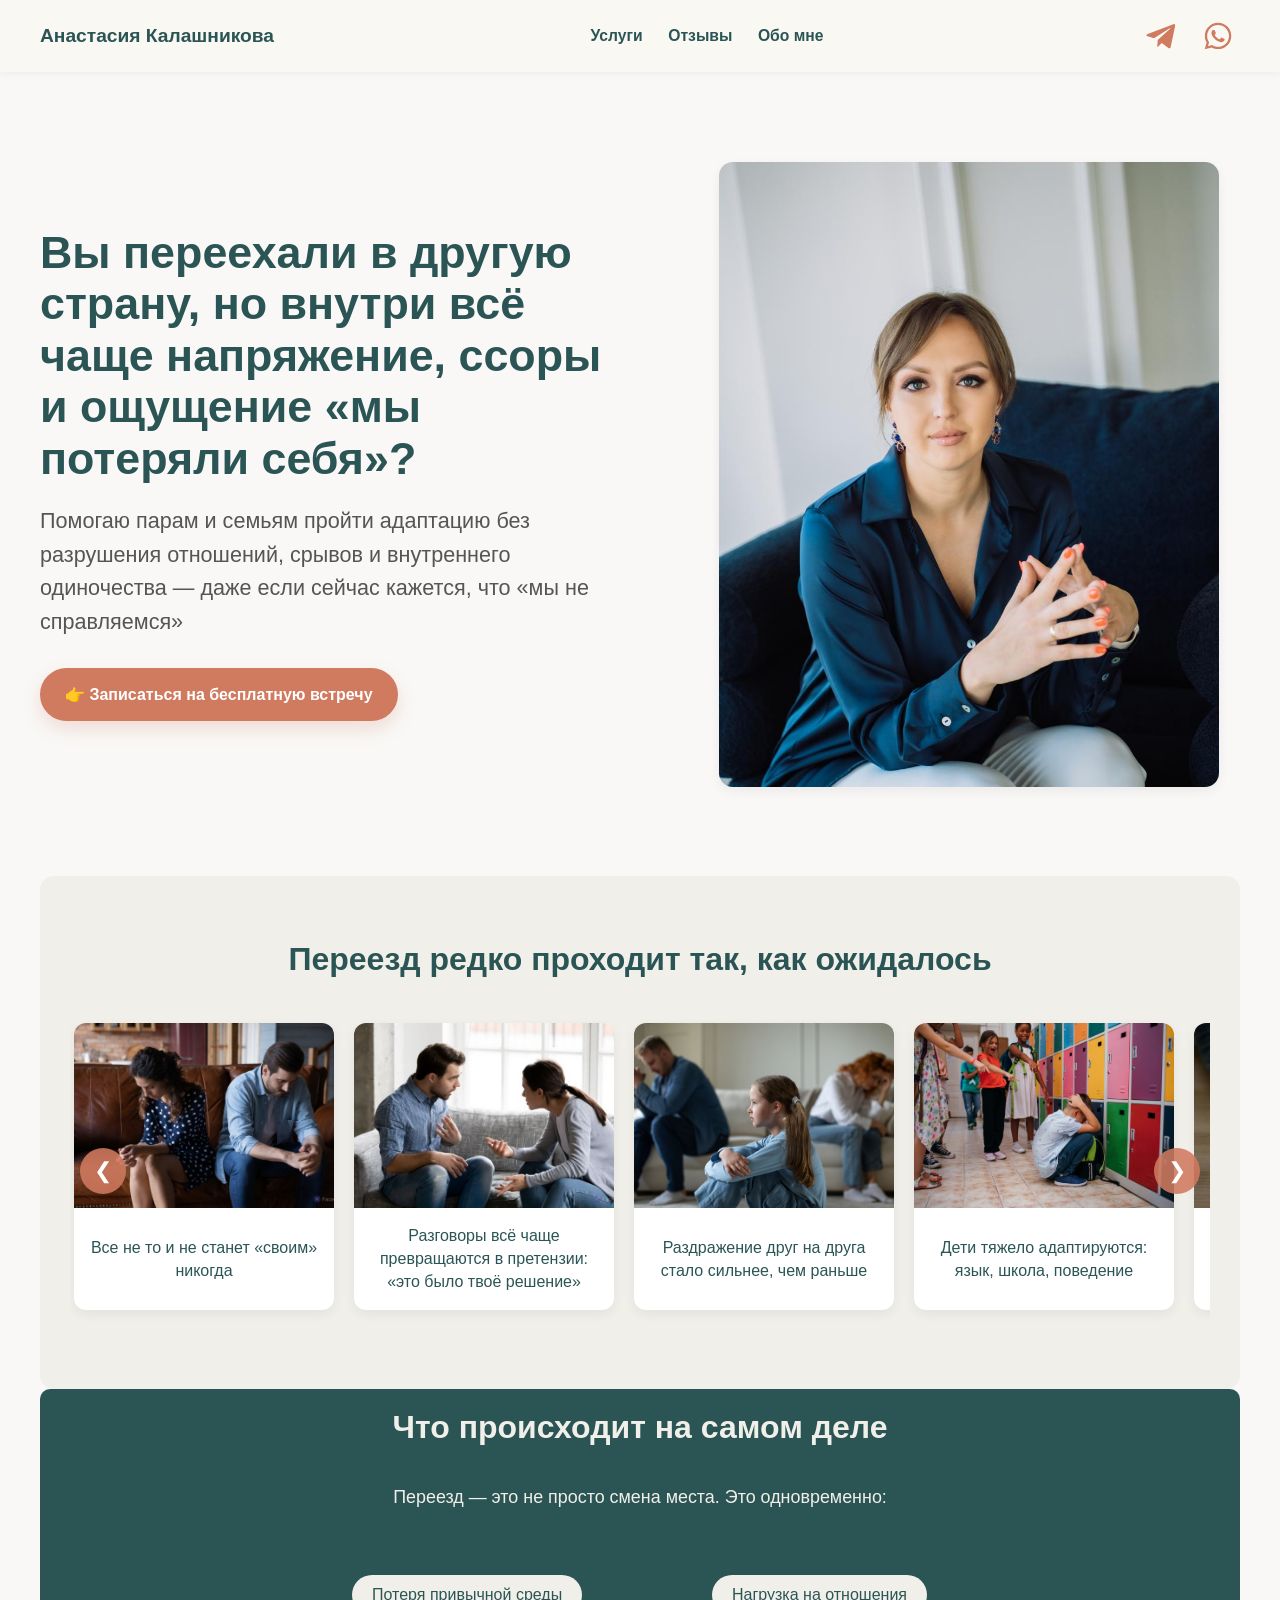
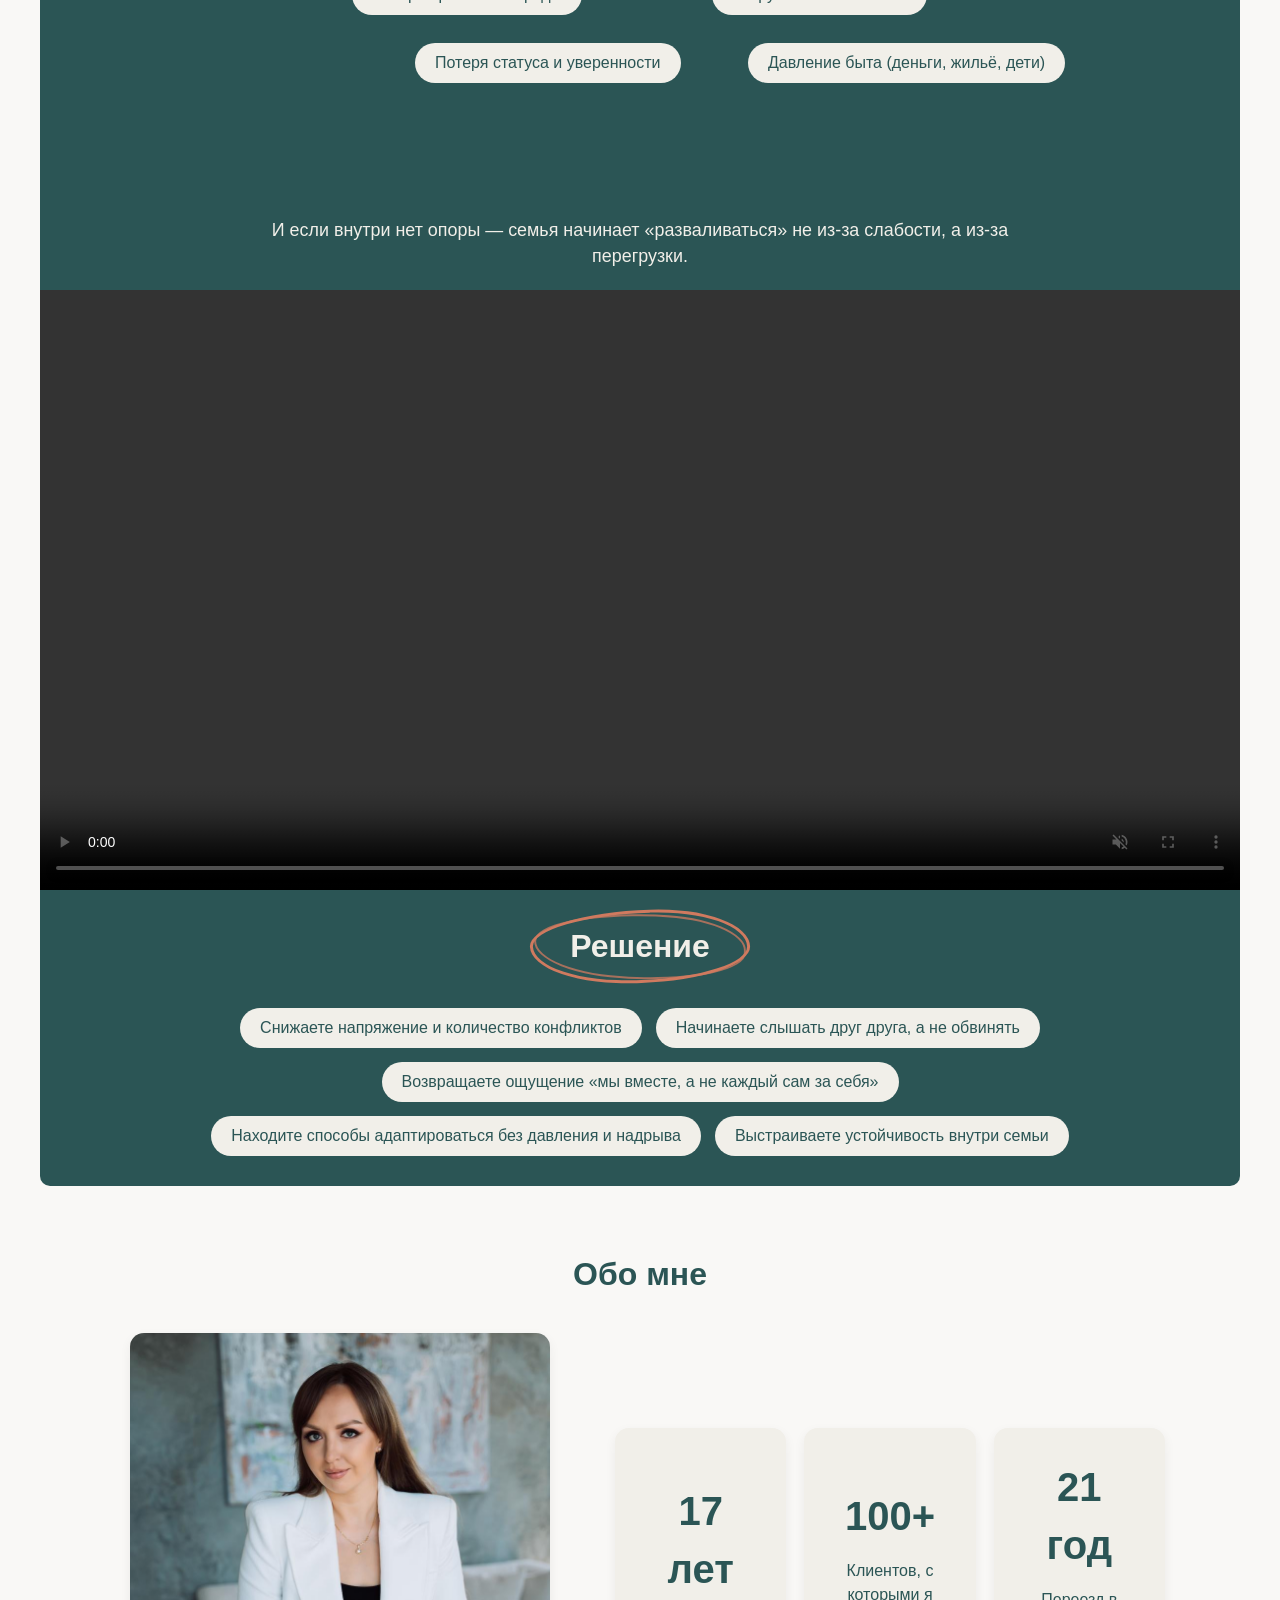
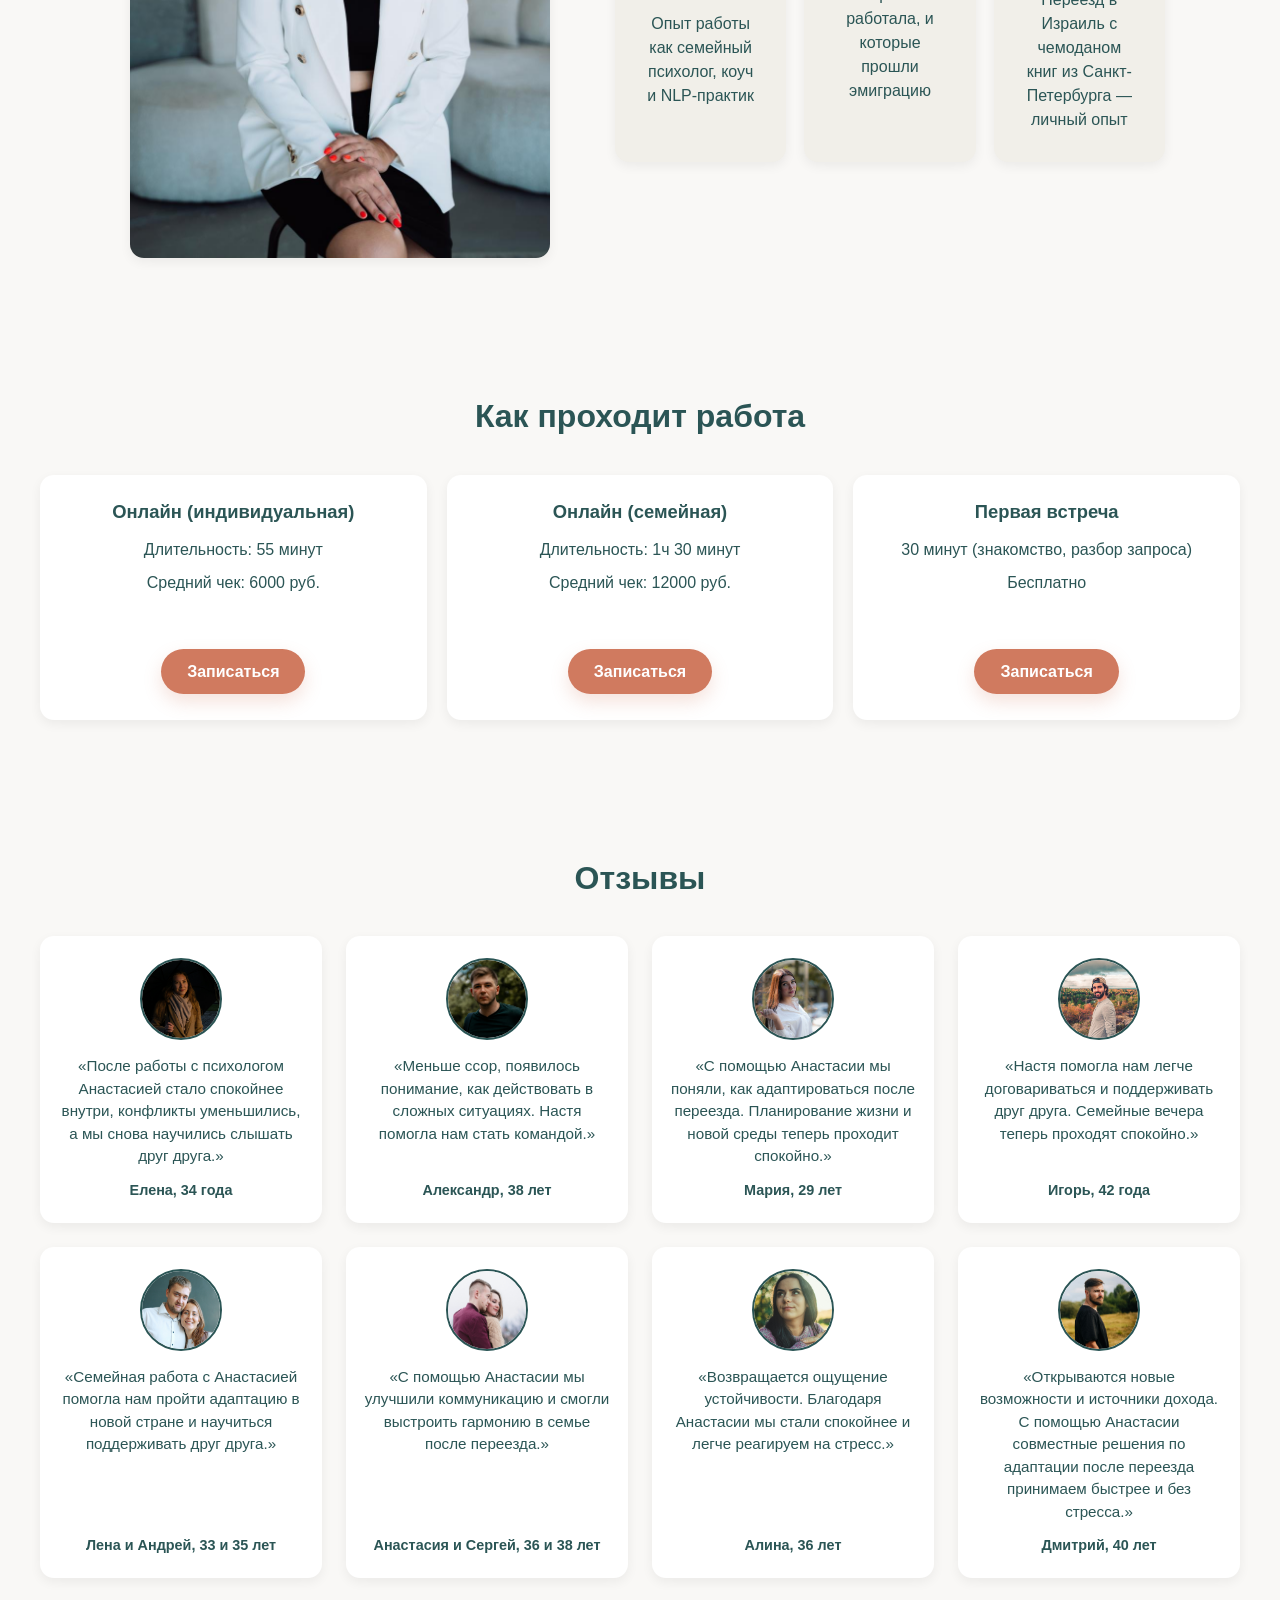
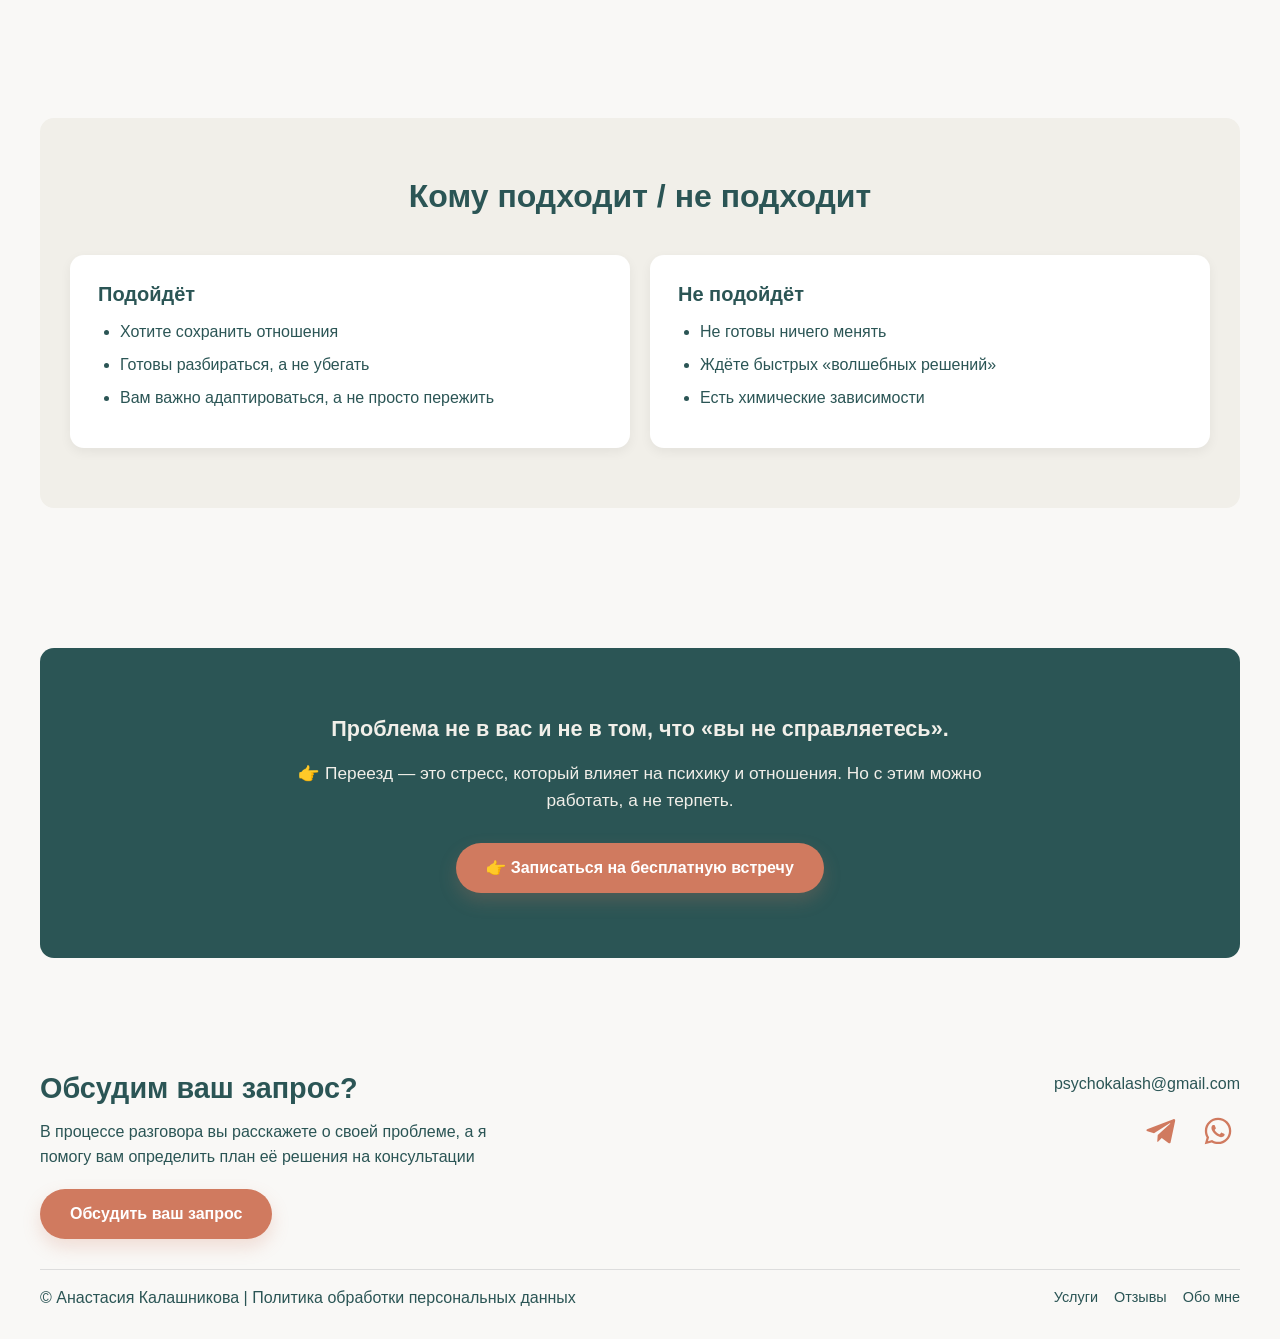
==== index.html @ 59069f8b "Initial commit" ====
<!DOCTYPE html>
<html lang="ru">

<head>
	<meta charset="UTF-8">
	<meta name="viewport" content="width=device-width, initial-scale=1.0">
	<title>Адаптация семьи после переезда</title>
	<link rel="stylesheet" href="./css/style.css">
</head>

<body>
	<!-- Заголовок -->
	<!-- Верхняя панель с мессенджерами -->
	<header class="top-header">
		<div class="container">
			<div class="logo">Анастасия Калашникова</div>
			<nav class="main-nav">
				<a href="#services">Услуги</a>
				<a href="#reviews">Отзывы</a>
				<a href="#about">Обо мне</a>
			</nav>
			<div class="messengers">
				<a href="https://t.me/kalash_an" target="_blank" rel="noopener noreferrer" title="Telegram"
					aria-label="Telegram">
					<svg class="messenger-icon" viewBox="0 0 24 24" aria-hidden="true">
						<path
							d="M21.8 4.6L18.5 20.2C18.3 21.3 17.7 21.5 16.8 21L11.8 17.3L9.4 19.6C9.1 19.9 8.9 20.1 8.4 20.1L8.8 15L18.1 6.6C18.5 6.2 18 6 17.5 6.4L6 13.6L1.1 12.1C0 11.8 0 11 1.3 10.5L20.5 3.1C21.4 2.8 22.2 3.3 21.8 4.6Z" />
					</svg>
				</a>

				<a href="https://wa.me/972522220852" target="_blank" rel="noopener noreferrer" title="WhatsApp"
					aria-label="WhatsApp">
					<svg class="messenger-icon" viewBox="0 0 24 24" aria-hidden="true">
						<path
							d="M12.04 2C6.58 2 2.13 6.45 2.13 11.91C2.13 13.66 2.59 15.37 3.46 16.88L2.05 22L7.3 20.62C8.76 21.42 10.39 21.84 12.04 21.84C17.5 21.84 21.95 17.39 21.95 11.93C21.95 9.28 20.92 6.79 19.05 4.92C17.18 3.04 14.69 2 12.04 2ZM12.04 20.15C10.57 20.15 9.13 19.76 7.88 19.01L7.58 18.83L4.47 19.65L5.3 16.62L5.1 16.31C4.29 15.02 3.86 13.5 3.86 11.91C3.86 7.4 7.53 3.73 12.05 3.73C14.24 3.73 16.29 4.58 17.84 6.13C19.38 7.68 20.23 9.74 20.23 11.93C20.22 16.48 16.55 20.15 12.04 20.15ZM16.53 14.01C16.28 13.89 15.08 13.3 14.86 13.22C14.63 13.14 14.47 13.1 14.3 13.34C14.14 13.58 13.66 14.13 13.52 14.29C13.38 14.46 13.23 14.47 12.99 14.35C12.74 14.23 11.95 13.97 11 13.12C10.26 12.46 9.77 11.64 9.62 11.39C9.48 11.15 9.61 11.02 9.73 10.9C9.84 10.79 9.98 10.62 10.11 10.48C10.23 10.34 10.27 10.24 10.36 10.08C10.44 9.92 10.4 9.78 10.34 9.66C10.28 9.54 9.79 8.34 9.59 7.86C9.39 7.39 9.19 7.45 9.03 7.44H8.55C8.39 7.44 8.13 7.5 7.91 7.74C7.69 7.98 7.07 8.57 7.07 9.77C7.07 10.97 7.94 12.13 8.06 12.29C8.18 12.45 9.78 14.9 12.22 15.95C12.8 16.2 13.25 16.35 13.61 16.46C14.19 16.64 14.72 16.61 15.14 16.55C15.61 16.48 16.58 15.96 16.78 15.39C16.98 14.82 16.98 14.33 16.92 14.23C16.86 14.13 16.77 14.07 16.53 14.01Z" />
					</svg>
				</a>
			</div>
		</div>
	</header>

	<main>
		<!-- Главный экран -->
		<section class="hero">
			<div class="container">
				<div class="hero-text">
					<h1>Вы переехали в другую страну, но внутри всё чаще напряжение, ссоры и ощущение «мы потеряли себя»?</h1>
					<p>
						Помогаю парам и семьям пройти адаптацию без разрушения отношений, срывов и внутреннего одиночества —
						даже если сейчас кажется, что «мы не справляемся»
					</p>

					<a href="tel:+972522220852" class="btn">
						<span class="btn-full">👉 Записаться на бесплатную встречу</span>
						<span class="btn-short">Записаться</span>
					</a>
				</div>

				<div class="hero-image">
					<img src="img/hero/hero-photo.jpg" alt="Анастасия Калашникова, семейный психолог">
				</div>
			</div>
		</section>

		<!-- Блок боли - карусель с картинками -->
		<section class="pain-carousel-block">
			<div class="container">
				<h2>Переезд редко проходит так, как ожидалось</h2>
				<div class="carousel-wrapper">
					<button class="carousel-btn prev" type="button" aria-label="Предыдущий слайд">&#10094;</button>
					<div class="carousel">
						<div class="pain-item">
							<img src="img/pain/pain-photo1.jpg" alt="Все не то" />
							<p>Все не то и не станет «своим» никогда</p>
						</div>
						<div class="pain-item">
							<img src="img/pain/pain-photo2.jpg" alt="Разговоры" />
							<p>Разговоры всё чаще превращаются в претензии: «это было твоё решение»</p>
						</div>
						<div class="pain-item">
							<img src="img/pain/pain-photo3.jpeg" alt="Раздражение" />
							<p>Раздражение друг на друга стало сильнее, чем раньше</p>
						</div>
						<div class="pain-item">
							<img src="img/pain/pain-photo4.jpeg" alt="Дети адаптация" />
							<p>Дети тяжело адаптируются: язык, школа, поведение</p>
						</div>
						<div class="pain-item">
							<img src="img/pain/pain-photo5.jpg" alt="Упал уровень жизни" />
							<p>Упал уровень жизни — и это давит сильнее, чем вы ожидали</p>
						</div>
						<div class="pain-item">
							<img src="img/pain/pain-photo6.jpg" alt="Нет друзей" />
							<p>Нет друзей, привычного круга — ощущение вакуума</p>
						</div>
						<div class="pain-item">
							<img src="img/pain/pain-photo7.jpg" alt="Дом напряжение" />
							<p>Дом стал местом напряжения, а не отдыха</p>
						</div>
						<div class="pain-item">
							<img src="img/pain/pain-photo8.jpg" alt="Зачем страдать" />
							<p>Чаще мысли «зачем страдать, ведь можно вернуться?»</p>
						</div>
					</div>
					<button class="carousel-btn next" type="button" aria-label="Следующий слайд">&#10095;</button>
				</div>
			</div>
		</section>

		<!-- Блок "Что происходит на самом деле" -->
		<section class="reality-block">
			<div class="container">
				<h2>Что происходит на самом деле</h2>
				<p>Переезд — это не просто смена места. Это одновременно:</p>
				<div class="reality-tags">
					<span class="tag">Потеря привычной среды</span>
					<span class="tag">Потеря статуса и уверенности</span>
					<span class="tag">Нагрузка на отношения</span>
					<span class="tag">Давление быта (деньги, жильё, дети)</span>
				</div>
				<p>И если внутри нет опоры — семья начинает «разваливаться» не из-за слабости, а из-за перегрузки.</p>
			</div>
		</section>

		<!-- Пустое белое пространство между блоками -->
		<!-- Видео между блоками -->
		<section class="video-block">
			<div class="container">
				<video class="middle-video" autoplay muted loop playsinline controls>
					<source src="video/Anastasia_Kalashnikova.mp4" type="video/mp4">
					Ваш браузер не поддерживает видео.
				</video>
			</div>
		</section>

		<!-- Блок "Решение" -->
		<section class="solution-block">
			<div class="container">
				<h2><span>Решение</span></h2>
				<div class="solution-tags">
					<span class="tag">Снижаете напряжение и количество конфликтов</span>
					<span class="tag">Начинаете слышать друг друга, а не обвинять</span>
					<span class="tag">Возвращаете ощущение «мы вместе, а не каждый сам за себя»</span>
					<span class="tag">Находите способы адаптироваться без давления и надрыва</span>
					<span class="tag">Выстраиваете устойчивость внутри семьи</span>
				</div>
			</div>
		</section>

		<!-- Блок "Обо мне" -->
		<section class="about-block" id="about">
			<div class="container">
				<h2>Обо мне</h2>
				<div class="about-flex">
					<div class="about-image">
						<img src="img/about/about-photo.jpg" alt="Анастасия Калашникова, психолог и коуч">
					</div>
					<div class="about-text">
						<div class="about-stats">
							<div class="stat-item">
								<span class="stat-number">17 лет</span>
								<span class="stat-text">Опыт работы как семейный психолог, коуч и NLP-практик</span>
							</div>
							<div class="stat-item">
								<span class="stat-number">100+</span>
								<span class="stat-text">Клиентов, с которыми я работала, и которые прошли эмиграцию</span>
							</div>
							<div class="stat-item">
								<span class="stat-number">21 год</span>
								<span class="stat-text">Переезд в Израиль с чемоданом книг из Санкт-Петербурга — личный опыт</span>
							</div>
						</div>
					</div>
				</div>
			</div>
		</section>

		<!-- Блок "Услуги" -->
		<section class="process-block" id="services">
			<div class="container">
				<h2>Как проходит работа</h2>
				<div class="process-list">
					<div class="process-item">
						<h3>Онлайн (индивидуальная)</h3>
						<p>Длительность: 55 минут</p>
						<p>Средний чек: 6000 руб.</p>
						<a href="#contact" class="btn-book">Записаться</a>
					</div>
					<div class="process-item">
						<h3>Онлайн (семейная)</h3>
						<p>Длительность: 1ч 30 минут</p>
						<p>Средний чек: 12000 руб.</p>
						<a href="#contact" class="btn-book">Записаться</a>
					</div>
					<div class="process-item">
						<h3>Первая встреча</h3>
						<p>30 минут (знакомство, разбор запроса)</p>
						<p>Бесплатно</p>
						<a href="#contact" class="btn-book">Записаться</a>
					</div>
				</div>
			</div>
		</section>

		<!-- Блок "Отзывы" -->
		<section class="results-block" id="reviews">
			<div class="container">
				<h2>Отзывы</h2>
				<div class="results-list">

					<!-- 1 -->
					<div class="results-item">
						<img class="client-photo" src="img/reviews/review-1.jpg" alt="Фото клиента Елена">
						<p>«После работы с психологом Анастасией стало спокойнее внутри, конфликты уменьшились, а мы снова научились
							слышать друг друга.»</p>
						<span class="client-name">Елена, 34 года</span>
					</div>

					<!-- 2 -->
					<div class="results-item">
						<img class="client-photo" src="img/reviews/review-2.jpg" alt="Фото клиента Александр">
						<p>«Меньше ссор, появилось понимание, как действовать в сложных ситуациях. Настя помогла нам стать
							командой.»
						</p>
						<span class="client-name">Александр, 38 лет</span>
					</div>

					<!-- 3 -->
					<div class="results-item">
						<img class="client-photo" src="img/reviews/review-3.jpg" alt="Фото клиента Мария">
						<p>«С помощью Анастасии мы поняли, как адаптироваться после переезда. Планирование жизни и новой среды
							теперь
							проходит спокойно.»</p>
						<span class="client-name">Мария, 29 лет</span>
					</div>

					<!-- 4 -->
					<div class="results-item">
						<img class="client-photo" src="img/reviews/review-4.jpg" alt="Фото клиента Игорь">
						<p>«Настя помогла нам легче договариваться и поддерживать друг друга. Семейные вечера теперь проходят
							спокойно.»</p>
						<span class="client-name">Игорь, 42 года</span>
					</div>

					<!-- 5 -->
					<div class="results-item">
						<img class="client-photo" src="img/reviews/review-5.jpg" alt="фото клиентов Лена и Андрей">
						<p>«Семейная работа с Анастасией помогла нам пройти адаптацию в новой стране и научиться поддерживать друг
							друга.»</p>
						<span class="client-name">Лена и Андрей, 33 и 35 лет</span>
					</div>

					<!-- 6 -->
					<div class="results-item">
						<img class="client-photo" src="img/reviews/review-6.jpg" alt="Фото клиентов Анастасия и Сергей ">
						<p>«С помощью Анастасии мы улучшили коммуникацию и смогли выстроить гармонию в семье после переезда.»</p>
						<span class="client-name">Анастасия и Сергей, 36 и 38 лет</span>
					</div>

					<!-- 7 -->
					<div class="results-item">
						<img class="client-photo" src="img/reviews/review-7.jpg" alt="Фото клиента Алина">
						<p>«Возвращается ощущение устойчивости. Благодаря Анастасии мы стали спокойнее и легче реагируем на стресс.»
						</p>
						<span class="client-name">Алина, 36 лет</span>
					</div>

					<!-- 8 -->
					<div class="results-item">
						<img class="client-photo" src="img/reviews/review-8.jpg" alt="Фото клиента Дмитрий">
						<p>«Открываются новые возможности и источники дохода. С помощью Анастасии совместные решения по адаптации
							после переезда принимаем быстрее и без стресса.»</p>
						<span class="client-name">Дмитрий, 40 лет</span>
					</div>

				</div>
			</div>
		</section>

		<!-- Блок "Кому подходит / не подходит" -->
		<section class="fit-block">
			<div class="container">
				<h2>Кому подходит / не подходит</h2>
				<div class="fit-flex">
					<div class="fit-yes">
						<h3>Подойдёт</h3>
						<ul>
							<li>Хотите сохранить отношения</li>
							<li>Готовы разбираться, а не убегать</li>
							<li>Вам важно адаптироваться, а не просто пережить</li>
						</ul>
					</div>
					<div class="fit-no">
						<h3>Не подойдёт</h3>
						<ul>
							<li>Не готовы ничего менять</li>
							<li>Ждёте быстрых «волшебных решений»</li>
							<li>Есть химические зависимости</li>
						</ul>
					</div>
				</div>
			</div>
		</section>

		<!-- Блок "Мягкий триггер" -->
		<section class="conclusion-block">
			<div class="container">

				<p class="conclusion-main">Проблема не в вас и не в том, что «вы не справляетесь».</p>
				<p class="conclusion-sub">👉 Переезд — это стресс, который влияет на психику и отношения. Но с этим можно
					работать, а не терпеть.</p>
				<a href="https://wa.me/972522220852" class="btn-conclusion" target="_blank" rel="noopener noreferrer">
					<span class="btn-full">👉 Записаться на бесплатную встречу</span>
					<span class="btn-short">Записаться</span></a>
			</div>
		</section>
	</main>

	<!-- Footer / Призыв -->
	<footer class="footer-block" id="contact">
		<div class="footer-container">
			<div class="footer-top">
				<div class="footer-text">
					<h2>Обсудим ваш запрос?</h2>
					<p>В процессе разговора вы расскажете о своей проблеме, а я помогу вам определить план её решения на
						консультации</p>
					<a href="https://wa.me/972522220852" class="btn-footer" target="_blank" rel="noopener noreferrer">Обсудить ваш
						запрос</a>
				</div>
				<div class="footer-contacts">
					<p><a href="mailto:psychokalash@gmail.com">psychokalash@gmail.com</a></p>

					<div class="messengers-footer">
						<a href="https://t.me/kalash_an" target="_blank" rel="noopener noreferrer" title="Telegram"
							aria-label="Telegram">
							<svg class="messenger-icon" viewBox="0 0 24 24" aria-hidden="true">
								<path
									d="M21.8 4.6L18.5 20.2C18.3 21.3 17.7 21.5 16.8 21L11.8 17.3L9.4 19.6C9.1 19.9 8.9 20.1 8.4 20.1L8.8 15L18.1 6.6C18.5 6.2 18 6 17.5 6.4L6 13.6L1.1 12.1C0 11.8 0 11 1.3 10.5L20.5 3.1C21.4 2.8 22.2 3.3 21.8 4.6Z" />
							</svg>
						</a>

						<a href="https://wa.me/972522220852" target="_blank" rel="noopener noreferrer" title="WhatsApp"
							aria-label="WhatsApp">
							<svg class="messenger-icon" viewBox="0 0 24 24" aria-hidden="true">
								<path
									d="M12.04 2C6.58 2 2.13 6.45 2.13 11.91C2.13 13.66 2.59 15.37 3.46 16.88L2.05 22L7.3 20.62C8.76 21.42 10.39 21.84 12.04 21.84C17.5 21.84 21.95 17.39 21.95 11.93C21.95 9.28 20.92 6.79 19.05 4.92C17.18 3.04 14.69 2 12.04 2ZM12.04 20.15C10.57 20.15 9.13 19.76 7.88 19.01L7.58 18.83L4.47 19.65L5.3 16.62L5.1 16.31C4.29 15.02 3.86 13.5 3.86 11.91C3.86 7.4 7.53 3.73 12.05 3.73C14.24 3.73 16.29 4.58 17.84 6.13C19.38 7.68 20.23 9.74 20.23 11.93C20.22 16.48 16.55 20.15 12.04 20.15ZM16.53 14.01C16.28 13.89 15.08 13.3 14.86 13.22C14.63 13.14 14.47 13.1 14.3 13.34C14.14 13.58 13.66 14.13 13.52 14.29C13.38 14.46 13.23 14.47 12.99 14.35C12.74 14.23 11.95 13.97 11 13.12C10.26 12.46 9.77 11.64 9.62 11.39C9.48 11.15 9.61 11.02 9.73 10.9C9.84 10.79 9.98 10.62 10.11 10.48C10.23 10.34 10.27 10.24 10.36 10.08C10.44 9.92 10.4 9.78 10.34 9.66C10.28 9.54 9.79 8.34 9.59 7.86C9.39 7.39 9.19 7.45 9.03 7.44H8.55C8.39 7.44 8.13 7.5 7.91 7.74C7.69 7.98 7.07 8.57 7.07 9.77C7.07 10.97 7.94 12.13 8.06 12.29C8.18 12.45 9.78 14.9 12.22 15.95C12.8 16.2 13.25 16.35 13.61 16.46C14.19 16.64 14.72 16.61 15.14 16.55C15.61 16.48 16.58 15.96 16.78 15.39C16.98 14.82 16.98 14.33 16.92 14.23C16.86 14.13 16.77 14.07 16.53 14.01Z" />
							</svg>
						</a>
					</div>
				</div>
			</div>
			<div class="footer-bottom">
				<p>© Анастасия Калашникова | <a href="#">Политика обработки персональных данных</a></p>
				<nav class="footer-nav">
					<a href="#services">Услуги</a>
					<a href="#reviews">Отзывы</a>
					<a href="#about">Обо мне</a>
				</nav>

			</div>
		</div>
	</footer>

	<script src="./js/script.js"></script>
</body>

</html>
---- css/style.css ----
:root {
	--dark: #2b5555;
	--dark-hover: #2b4646;
	--accent: #d07a5f;
	--accent-hover: #b0624a;
	--cream: #f1efe9;
	--bg: #f9f8f6;
	--white: #fff;
	--text-muted: #555;
	--shadow-soft: 0 4px 12px rgba(0, 0, 0, 0.06);
	--shadow-hover: 0 8px 22px rgba(0, 0, 0, 0.11);
	--radius: 14px;
	--container: 1200px;
}

* {
	margin: 0;
	padding: 0;
	box-sizing: border-box;
}

html {
	scroll-behavior: smooth;
}

body {
	font-family: 'Open Sans', Arial, sans-serif;
	color: var(--dark);
	background-color: var(--bg);
	line-height: 1.45;
	overflow-x: hidden;
}

a {
	text-decoration: none;
	color: inherit;
}

img,
video,
svg {
	max-width: 100%;
}

img,
video {
	display: block;
}

.container,
.footer-container {
	width: min(100% - 30px, var(--container));
	margin-inline: auto;
}

section {
	scroll-margin-top: 95px;
}

h1,
h2,
h3 {
	line-height: 1.15;
}

h2 {
	font-size: clamp(1.55rem, 3vw, 2rem);
	margin-bottom: clamp(24px, 4vw, 40px);
	text-align: center;
}

p {
	font-size: 1rem;
}

/* Шапка */
.top-header {
	width: 100%;
	background-color: rgba(249, 248, 243, 0.95);
	backdrop-filter: blur(10px);
	padding: 14px 0;
	box-shadow: 0 2px 8px rgba(0, 0, 0, 0.05);
	position: sticky;
	top: 0;
	z-index: 1000;
}

.top-header .container {
	display: flex;
	align-items: center;
	justify-content: space-between;
	gap: 20px;
}

.logo {
	font-weight: 700;
	font-size: clamp(1rem, 2vw, 1.2rem);
	color: var(--dark);
	white-space: nowrap;
}

.main-nav {
	display: flex;
	align-items: center;
	justify-content: center;
	gap: clamp(12px, 2vw, 30px);
	flex-wrap: wrap;
}

.main-nav a {
	color: var(--dark);
	font-weight: 600;
	font-size: 0.98rem;
	transition: color 0.25s ease;
}

.main-nav a:hover {
	color: var(--dark-hover);
}

/* Иконки мессенджеров в шапке и в футере*/
.messengers,
.messengers-footer {
	display: flex;
	align-items: center;
	justify-content: center;
	gap: 12px;
}

.messengers a,
.messengers-footer a {
	width: 44px;
	height: 44px;
	display: flex;
	align-items: center;
	justify-content: center;
	margin: 0 !important;
	color: #d07a5f;
	border-radius: 50%;
	transition: transform 0.2s ease, color 0.2s ease, background-color 0.2s ease;
}

.messengers a:hover,
.messengers-footer a:hover {
	transform: scale(1.12);
	color: #b0624a;
	background-color: rgba(208, 122, 95, 0.08);
}

.messenger-icon {
	width: 32px;
	height: 32px;
	display: block;
	fill: currentColor;
	flex-shrink: 0;
}

/* Первый экран */
.hero {
	padding: clamp(42px, 7vw, 90px) 0;
}

.hero .container {
	display: grid;
	grid-template-columns: minmax(0, 1.05fr) minmax(320px, 0.95fr);
	align-items: center;
	gap: clamp(28px, 5vw, 60px);
}

.hero-text h1 {
	font-size: clamp(2rem, 4.7vw, 2.8rem);
	margin-bottom: 20px;
	max-width: 580px;
}

.hero-text p {
	font-size: clamp(1.03rem, 2vw, 1.35rem);
	line-height: 1.55;
	max-width: 580px;
	margin-bottom: 30px;
	color: var(--text-muted);
}

.btn,
.btn-book,
.btn-conclusion,
.btn-footer {
	display: inline-flex;
	align-items: center;
	justify-content: center;
	border-radius: 999px;
	background-color: var(--accent);
	color: var(--white);
	font-weight: 700;
	transition: transform 0.25s ease, background-color 0.25s ease, box-shadow 0.25s ease;
	box-shadow: 0 8px 18px rgba(208, 122, 95, 0.22);
}

.btn:hover,
.btn-book:hover,
.btn-conclusion:hover,
.btn-footer:hover {
	background-color: var(--accent-hover);
	transform: translateY(-2px);
	box-shadow: 0 10px 22px rgba(176, 98, 74, 0.25);
}

.hero-text .btn {
	padding: 15px 25px;
	font-size: 1rem;
	white-space: nowrap;
}

.btn-short {
	display: none;
}

.hero-image {
	display: flex;
	justify-content: center;
}

.hero-image img {
	width: min(100%, 500px);
	aspect-ratio: 4 / 5;
	object-fit: cover;
	border-radius: var(--radius);
	box-shadow: var(--shadow-soft);
}

/* Карусель боли */
.pain-carousel-block {
	padding: 0;
}

.pain-carousel-block .container {
	background-color: var(--cream);
	padding: clamp(40px, 6vw, 65px) clamp(14px, 3vw, 30px);
	border-radius: var(--radius);
}

.carousel-wrapper {
	position: relative;
}

.carousel {
	display: grid;
	grid-auto-flow: column;
	grid-auto-columns: minmax(260px, 300px);
	gap: 20px;
	overflow-x: auto;
	scroll-behavior: smooth;
	scroll-snap-type: x mandatory;
	padding: 5px 4px 14px;
	-webkit-overflow-scrolling: touch;
}

.carousel::-webkit-scrollbar {
	display: none;
}

.pain-item {
	background-color: var(--white);
	border-radius: 12px;
	box-shadow: var(--shadow-soft);
	text-align: center;
	display: flex;
	flex-direction: column;
	overflow: hidden;
	scroll-snap-align: center;
}

.pain-item img {
	width: 100%;
	height: 185px;
	object-fit: cover;
}

.pain-item p {
	padding: 16px;
	color: var(--dark);
	line-height: 1.45;
	margin: auto 0;
}

.carousel-btn {
	position: absolute;
	top: 50%;
	transform: translateY(-50%);
	width: 46px;
	height: 46px;
	background-color: rgba(208, 122, 95, 0.88);
	color: var(--white);
	border: none;
	border-radius: 50%;
	cursor: pointer;
	font-size: 1.35rem;
	z-index: 10;
	transition: background-color 0.25s ease, transform 0.25s ease;
}

.carousel-btn:hover {
	background-color: rgba(176, 98, 74, 0.95);
	transform: translateY(-50%) scale(1.05);
}

.carousel-btn.prev {
	left: 10px;
}

.carousel-btn.next {
	right: 10px;
}

/* Что происходит + решение */
.reality-block .container,
.solution-block .container {
	color: var(--cream);
	background-color: var(--dark);
	padding: clamp(34px, 5vw, 55px) clamp(16px, 4vw, 40px);
}

.reality-block .container {
	color: #f1efe9;
	background-color: #2b5555;
	padding: 20px 0;
	border-top-left-radius: 10px;
	border-top-right-radius: 10px;
	border-bottom-left-radius: 0;
	border-bottom-right-radius: 0;
	margin-bottom: 0;
}

.solution-block .container {
	color: #f1efe9;
	background-color: #2b5555;
	padding: 30px 15px;
	border-top-left-radius: 0;
	border-top-right-radius: 0;
	border-bottom-left-radius: 10px;
	border-bottom-right-radius: 10px;
	margin-top: 0;
}

.solution-block h2 {
	text-align: center;
	margin-bottom: 35px;
}

.solution-block h2 span {
	position: relative;
	display: inline-block;
	padding: 8px 22px;
	z-index: 1;
}

/* Первая "линия ручкой" */
.solution-block h2 span::before {
	content: "";
	position: absolute;
	top: -10px;
	left: -18px;
	right: -18px;
	bottom: -10px;
	border: 3px solid #d07a5f;
	border-radius: 55% 45% 50% 48% / 45% 55% 45% 55%;
	transform: rotate(-2deg);
	z-index: -1;
	pointer-events: none;
}

/* Вторая линия для эффекта живой обводки */
.solution-block h2 span::after {
	content: "";
	position: absolute;
	top: -6px;
	left: -14px;
	right: -14px;
	bottom: -6px;
	border: 2px solid rgba(208, 122, 95, 0.75);
	border-radius: 58% 42% 52% 46% / 48% 52% 46% 54%;
	transform: rotate(2deg);
	z-index: -1;
	pointer-events: none;
}

.reality-block p,
.solution-block p {
	max-width: 760px;
	margin: 0 auto clamp(24px, 4vw, 36px);
	text-align: center;
	font-size: clamp(1rem, 2vw, 1.12rem);
}

.reality-block p:last-child {
	margin-top: 26px;
	margin-bottom: 0;
}

.tag {
	background-color: var(--cream);
	color: var(--dark);
	padding: 10px 20px;
	border-radius: 999px;
	font-size: 1rem;
	line-height: 1.25;
	text-align: center;
	cursor: default;
	transition: transform 0.3s ease, box-shadow 0.3s ease;
}

.tag:hover {
	transform: scale(1.05);
	box-shadow: 0 4px 12px rgba(0, 0, 0, 0.15);
}

.reality-tags {
	position: relative;
	width: 100%;
	height: 245px;
	max-width: 900px;
	margin: 0 auto;
}

.reality-tags .tag {
	position: absolute;
	max-width: 330px;
}

.solution-tags {
	display: flex;
	flex-wrap: wrap;
	justify-content: center;
	gap: 14px;
	max-width: 940px;
	margin: 0 auto;
}

.solution-tags .tag {
	position: static;
	transform: none;
}

/* Видео между блоками*/
.video-block {
	padding: 0;
	margin: 0;
}

.video-block .container {
	background-color: #2b5555;
	padding: 0;
	display: block;
	max-width: 1200px;
	margin: 0 auto;
}

.middle-video {
	width: 100%;
	height: auto;
	/*clamp(860px, 42vw, 420px) надо поработать с размером*/
	display: block;
	object-fit: cover;
	object-position: top center;
	border-radius: 0;
	box-shadow: none;
}

/* Обо мне */
.about-block,
.process-block,
.results-block,
.fit-block,
.conclusion-block {
	padding: clamp(42px, 6vw, 70px) 0;
}

.about-block {
	background-color: var(--bg);
}

.about-flex {
	display: grid;
	grid-template-columns: minmax(280px, 0.9fr) minmax(0, 1.1fr);
	gap: clamp(28px, 5vw, 50px);
	align-items: center;
	max-width: 1050px;
	margin: 0 auto;
}

.about-image {
	display: flex;
	justify-content: center;
}

.about-image img {
	width: min(100%, 420px);
	aspect-ratio: 4 / 5;
	border-radius: var(--radius);
	object-fit: cover;
	box-shadow: var(--shadow-soft);
}

.about-stats {
	display: grid;
	grid-template-columns: repeat(3, minmax(0, 1fr));
	gap: 18px;
}

.stat-item {
	display: flex;
	flex-direction: column;
	align-items: center;
	justify-content: center;
	background-color: var(--cream);
	padding: clamp(22px, 3vw, 30px);
	border-radius: var(--radius);
	box-shadow: var(--shadow-soft);
	min-height: 210px;
}

.stat-number {
	font-size: clamp(2rem, 4vw, 2.5rem);
	font-weight: 800;
	color: var(--dark);
	margin-bottom: 14px;
	text-align: center;
}

.stat-text {
	font-size: 1rem;
	color: var(--dark);
	text-align: center;
	line-height: 1.5;
}

/* Услуги */
.process-block {
	background-color: var(--bg);
	text-align: center;
}

.process-list {
	display: grid;
	grid-template-columns: repeat(3, minmax(0, 1fr));
	gap: 20px;
}

.process-item {
	background-color: var(--white);
	padding: 26px 20px;
	border-radius: var(--radius);
	box-shadow: var(--shadow-soft);
	display: flex;
	flex-direction: column;
	align-items: center;
	min-height: 245px;
	transition: transform 0.3s ease, box-shadow 0.3s ease;
}

.process-item:hover,
.results-item:hover,
.fit-yes:hover,
.fit-no:hover {
	transform: translateY(-4px);
	box-shadow: var(--shadow-hover);
}

.process-item h3 {
	font-size: 1.15rem;
	margin-bottom: 16px;
}

.process-item p {
	margin-bottom: 10px;
	text-align: center;
}

.btn-book {
	padding: 11px 26px;
	margin-top: auto;
}

/* Отзывы */
.results-block {
	background-color: var(--bg);
	text-align: center;
}

.results-list {
	display: grid;
	grid-template-columns: repeat(4, minmax(0, 1fr));
	gap: 24px;
}

.results-item {
	background-color: var(--white);
	padding: 22px 18px;
	border-radius: var(--radius);
	box-shadow: var(--shadow-soft);
	display: flex;
	flex-direction: column;
	align-items: center;
	transition: transform 0.3s ease, box-shadow 0.3s ease;
}

.client-photo {
	width: 82px;
	height: 82px;
	border-radius: 50%;
	background-size: cover;
	background-position: center;
	margin-bottom: 15px;
	border: 2px solid var(--dark);
	flex: 0 0 auto;
}

.results-item p {
	font-size: 0.95rem;
	line-height: 1.48;
	margin-bottom: 12px;
	text-align: center;
}

.client-name {
	font-weight: 800;
	font-size: 0.9rem;
	color: var(--dark);
	margin-top: auto;
}

/* Кому подходит */
.fit-block .container {
	background-color: var(--cream);
	padding: clamp(38px, 5vw, 60px) clamp(16px, 3vw, 30px);
	border-radius: var(--radius);
}

.fit-flex {
	display: grid;
	grid-template-columns: repeat(2, minmax(0, 1fr));
	gap: 20px;
}

.fit-yes,
.fit-no {
	background-color: var(--white);
	padding: clamp(22px, 3vw, 28px);
	border-radius: var(--radius);
	box-shadow: var(--shadow-soft);
	transition: transform 0.3s ease, box-shadow 0.3s ease;
}

.fit-yes h3,
.fit-no h3 {
	font-size: 1.25rem;
	margin-bottom: 14px;
}

.fit-yes ul,
.fit-no ul {
	padding-left: 22px;
}

.fit-yes li,
.fit-no li {
	margin-bottom: 10px;
	line-height: 1.45;
}

/* Заключение */
.conclusion-block .container {
	color: var(--cream);
	background-color: var(--dark);
	text-align: center;
	padding: clamp(42px, 6vw, 65px) clamp(16px, 4vw, 30px);
	border-radius: var(--radius);
}

.conclusion-main {
	font-size: clamp(1.1rem, 2.5vw, 1.35rem);
	font-weight: 800;
	margin-bottom: 16px;
	text-align: center;
}

.conclusion-sub {
	font-size: clamp(1rem, 2vw, 1.08rem);
	margin: 0 auto 30px;
	line-height: 1.55;
	max-width: 760px;
	text-align: center;
}

.btn-conclusion,
.btn-footer {
	padding: 13px 30px;
}

/* Footer */
.footer-block {
	background-color: var(--bg);
	color: var(--dark);
	padding: 44px 0 30px;
}

.footer-top {
	display: grid;
	grid-template-columns: minmax(0, 1fr) auto;
	gap: 30px;
	align-items: start;
	margin-bottom: 30px;
}

.footer-text h2 {
	font-size: clamp(1.5rem, 3vw, 1.8rem);
	margin-bottom: 15px;
	text-align: left;
}

.footer-text p {
	font-size: 1rem;
	margin-bottom: 20px;
	max-width: 460px;
	text-align: left;
	line-height: 1.55;
}

.footer-contacts {
	text-align: right;
}

.footer-contacts p {
	margin-bottom: 14px;
}

.messengers-footer {
	justify-content: flex-end;
}

.footer-bottom {
	display: flex;
	justify-content: space-between;
	align-items: center;
	flex-wrap: wrap;
	font-size: 0.9rem;
	color: var(--text-muted);
	border-top: 1px solid #ddd;
	padding-top: 16px;
	gap: 16px;
}

.footer-bottom p {
	color: var(--dark);
}

.footer-bottom a,
.footer-nav a {
	color: var(--dark);
}

.footer-nav {
	display: flex;
	gap: 16px;
	flex-wrap: wrap;
}

/* Адаптив */
/* Планшеты */
@media (max-width: 992px) {
	.top-header .container {
		flex-wrap: wrap;
		justify-content: center;
	}

	.logo {
		width: 100%;
		text-align: center;
	}

	.hero .container,
	.about-flex {
		grid-template-columns: 1fr;
		text-align: center;
	}

	.hero-text h1,
	.hero-text p {
		margin-left: auto;
		margin-right: auto;
	}

	.about-stats {
		grid-template-columns: 1fr;
	}

	.process-list {
		grid-template-columns: repeat(2, minmax(0, 1fr));
	}

	.results-list {
		grid-template-columns: repeat(2, minmax(0, 1fr));
	}
}

@media (max-width: 860px) {
	.about-stats {
		grid-template-columns: 1fr;
	}
}

/* Мобильные */
@media (max-width: 768px) {

	.container,
	.footer-container {
		width: min(100% - 24px, var(--container));
	}

	section {
		scroll-margin-top: 130px;
	}

	.top-header {
		padding: 12px 0;
	}

	.top-header .container {
		gap: 12px;
	}

	.main-nav {
		order: 3;
		width: 100%;
		gap: 8px;
	}

	.main-nav a {
		background-color: var(--cream);
		padding: 8px 12px;
		border-radius: 999px;
		font-size: 0.9rem;
	}

	.messengers {
		justify-content: center;
	}

	.hero {
		padding: 42px 0;
	}

	.hero .container {
		gap: 28px;
	}

	.hero-image img,
	.about-image img {
		width: min(100%, 420px);
		aspect-ratio: 1 / 1.15;
	}

	.carousel {
		grid-auto-columns: minmax(235px, 82vw);
		gap: 14px;
		padding-inline: 2px;
	}

	.carousel-btn {
		display: none;
	}

	.pain-item img {
		height: 175px;
	}

	.reality-tags {
		display: flex;
		flex-direction: column;
		align-items: center;
		gap: 10px;
		height: auto;
		padding: 4px 0;
	}

	.reality-tags .tag {
		position: static;
		max-width: 100%;
		transform: none !important;
	}

	.solution-tags {
		flex-direction: column;
		align-items: center;
	}

	.tag {
		width: min(100%, 520px);
		font-size: 0.95rem;
		padding: 10px 16px;
	}

	.video-block .container {
		padding: 0;
	}

	.middle-video {
		height: 660px;
		/*Здесь нужно уточнить с клиентом*/
		border-radius: 0;
		object-fit: cover;
		object-position: top center;
	}

	.about-stats,
	.process-list,
	.results-list,
	.fit-flex {
		grid-template-columns: 1fr;
	}

	.stat-item,
	.process-item,
	.results-item {
		width: 100%;
	}

	.footer-top {
		grid-template-columns: 1fr;
		text-align: center;
	}

	.footer-text h2,
	.footer-text p,
	.footer-contacts {
		text-align: center;
	}

	.footer-text p {
		margin-left: auto;
		margin-right: auto;
	}

	.messengers-footer {
		justify-content: center;
	}

	.footer-bottom {
		flex-direction: column;
		text-align: center;
	}

	.footer-nav {
		justify-content: center;
	}
}

/* Маленькие телефоны */
@media (max-width: 480px) {
	body {
		line-height: 1.5;
	}

	.logo {
		font-size: 0.98rem;
	}

	.messengers,
	.messengers-footer {
		gap: 8px;
	}

	.messengers a,
	.messengers-footer a {
		width: 38px;
		height: 38px;
	}

	.messenger-icon {
		width: 28px;
		height: 28px;
	}

	.hero {
		padding: 34px 0;
	}

	.hero-text h1 {
		font-size: 1.72rem;
	}

	.hero-text p {
		font-size: 1rem;
		margin-bottom: 24px;
	}

	.btn-full {
		display: none;
	}

	.btn-short {
		display: inline;
	}

	.hero-text .btn,
	.btn-conclusion,
	.btn-footer {
		width: min(100%, 280px);
		padding: 13px 18px;
	}

	.pain-carousel-block .container,
	.fit-block .container,
	.conclusion-block .container {
		border-radius: 10px;
	}

	.pain-item img {
		height: 165px;
	}

	.stat-item {
		min-height: auto;
	}

	.process-item {
		min-height: 220px;
	}

	.client-photo {
		width: 74px;
		height: 74px;
	}

	.footer-block {
		padding-top: 34px;
	}
}
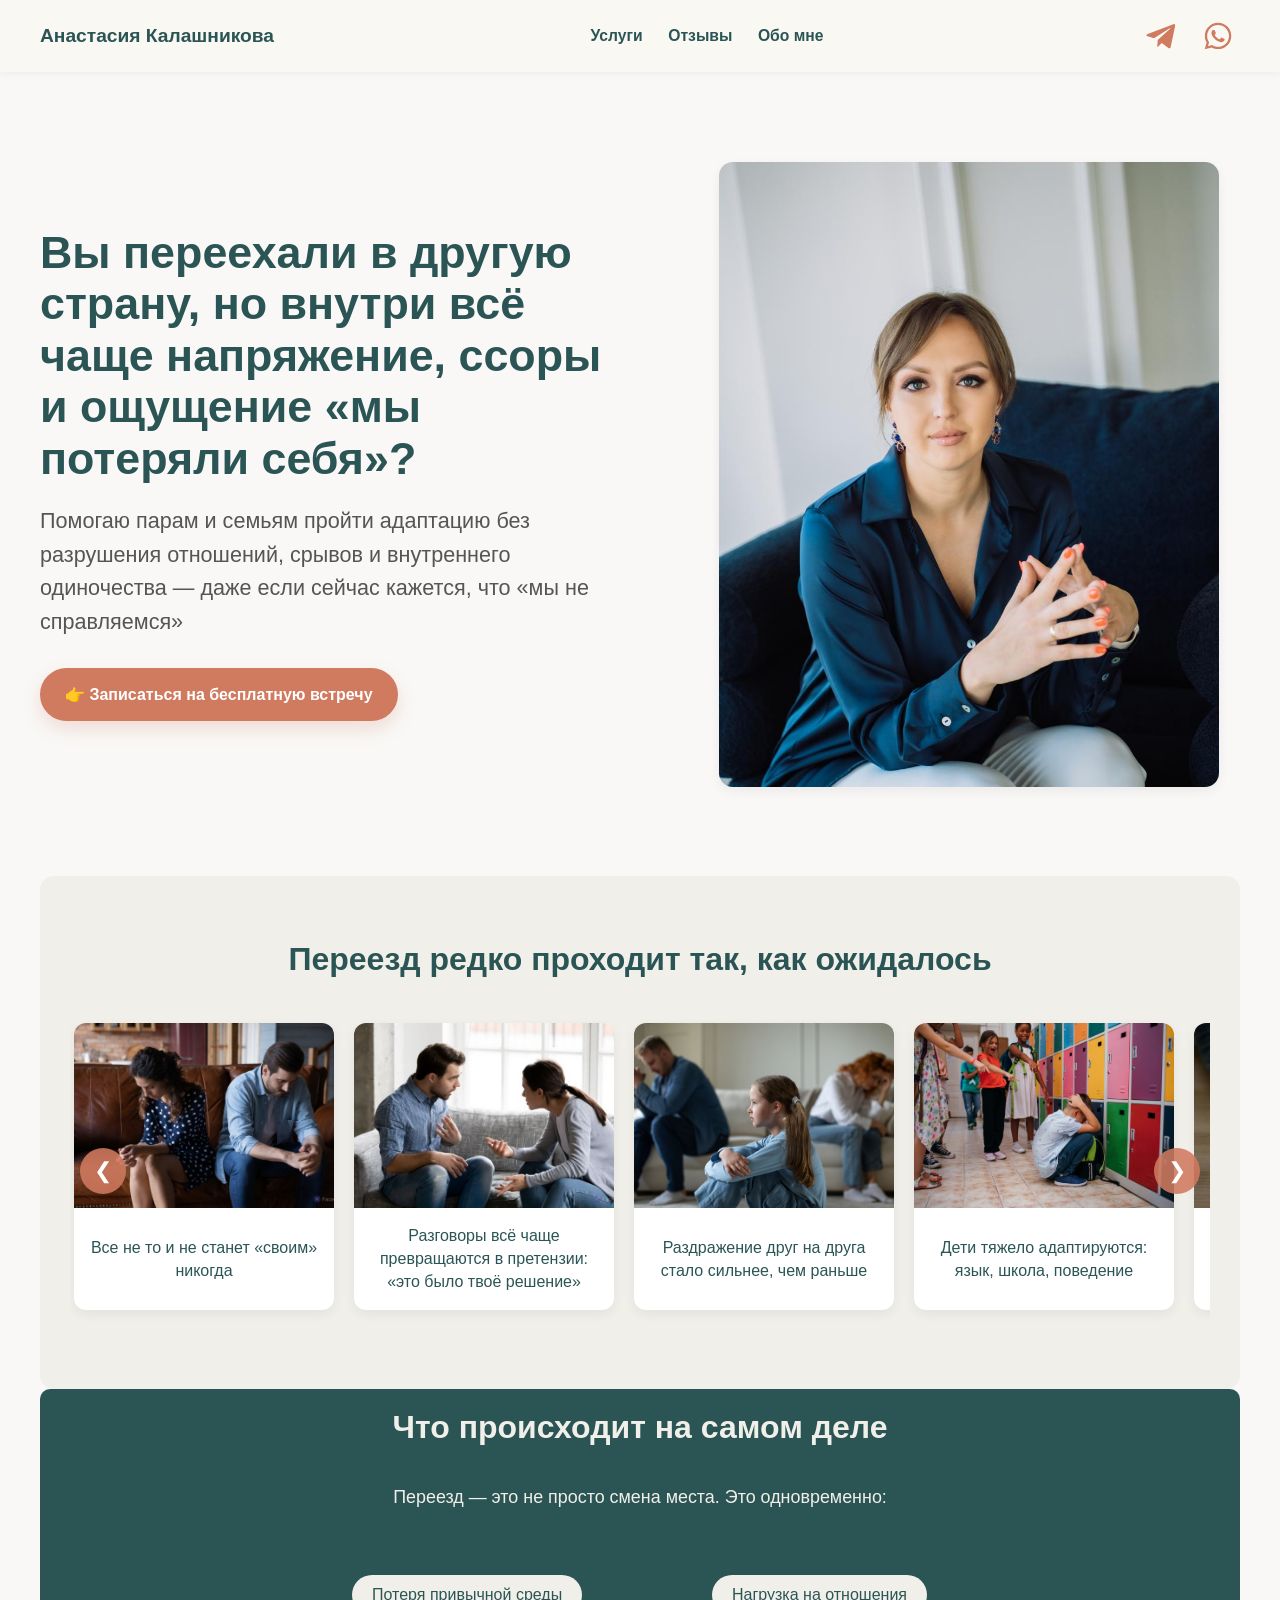
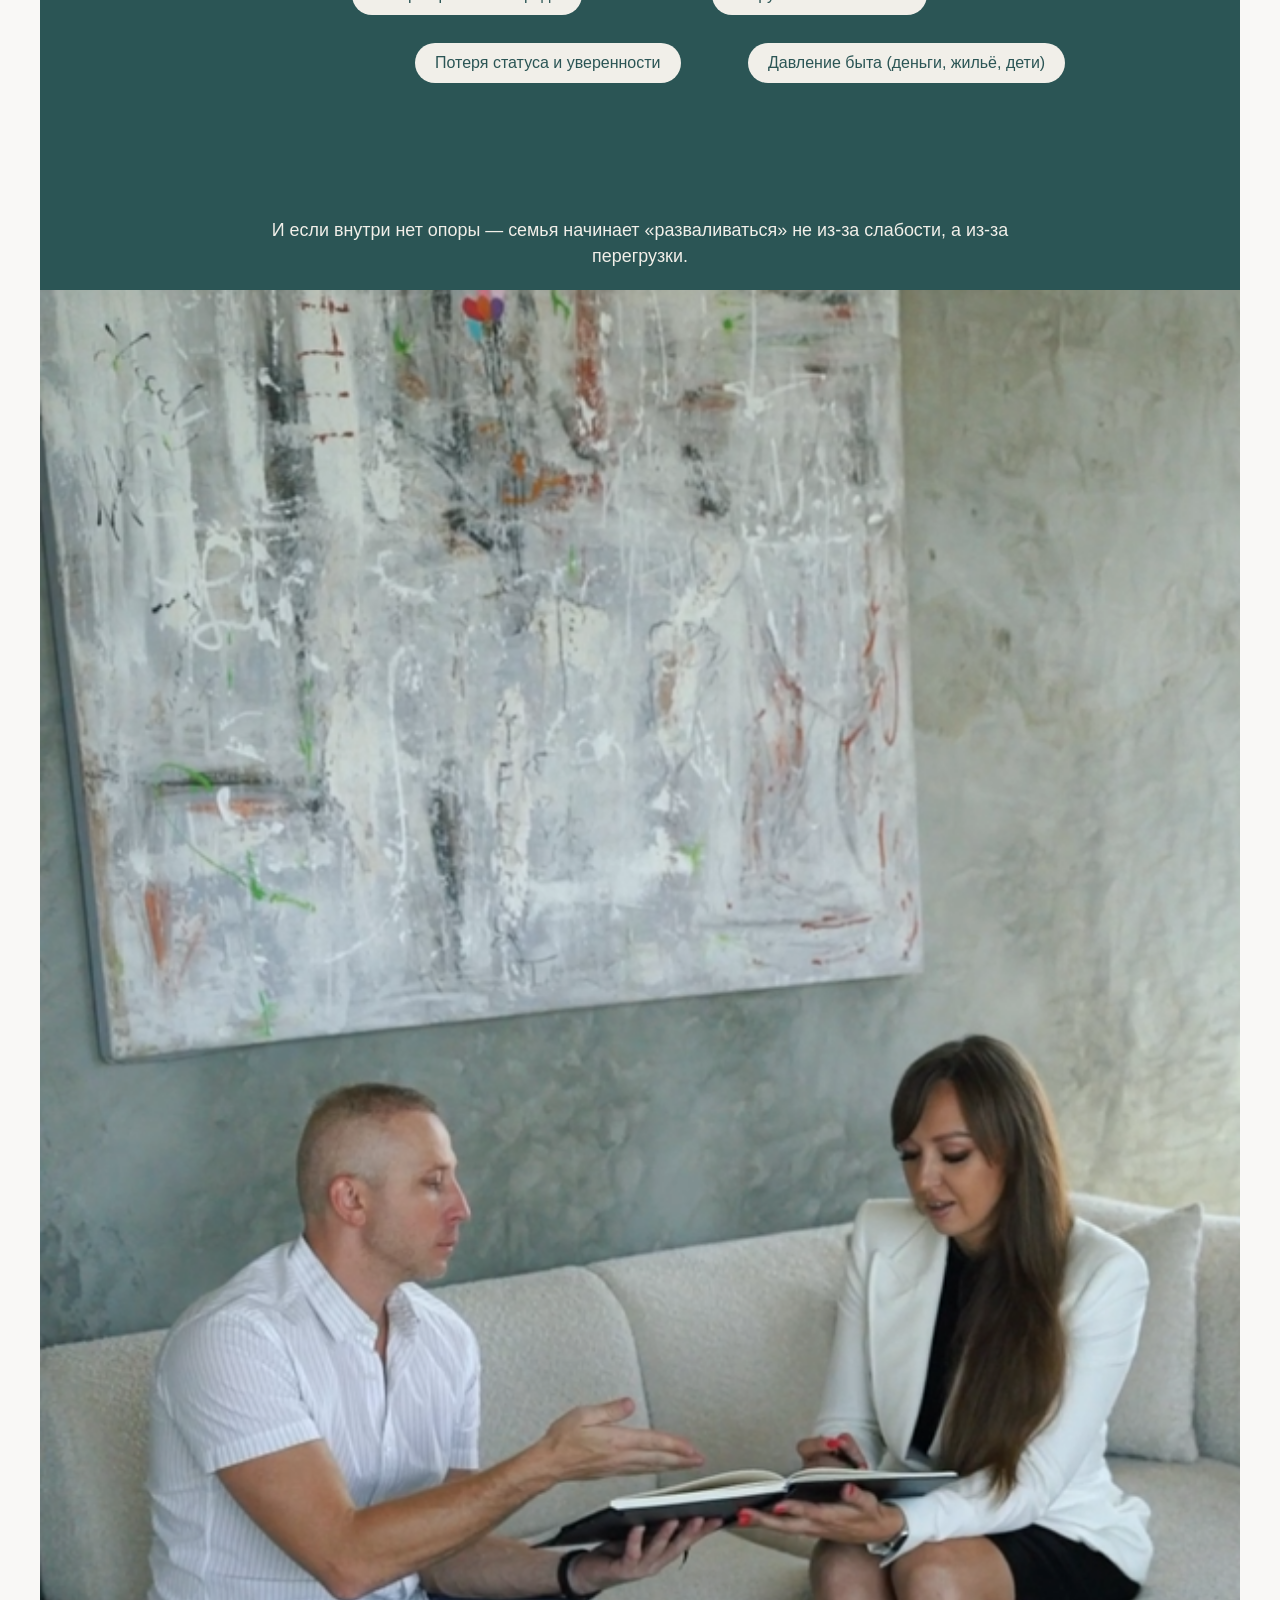
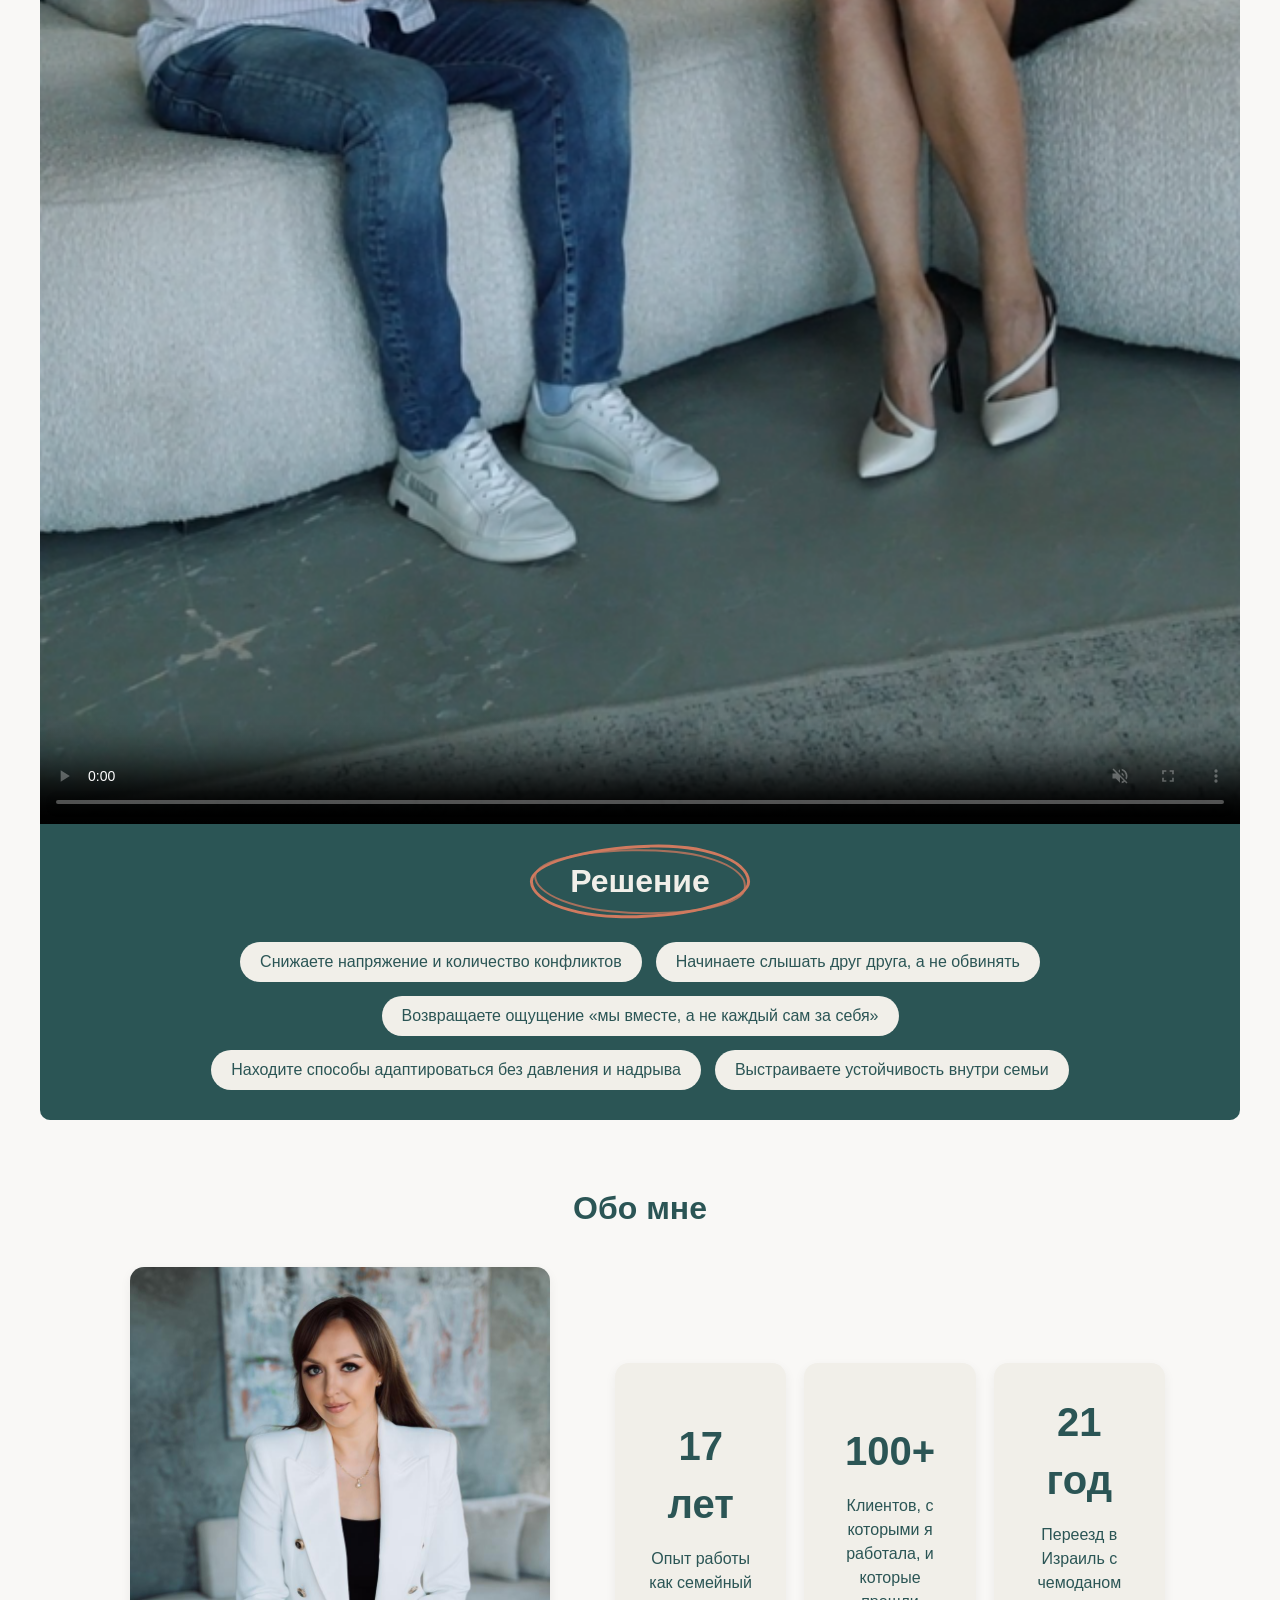
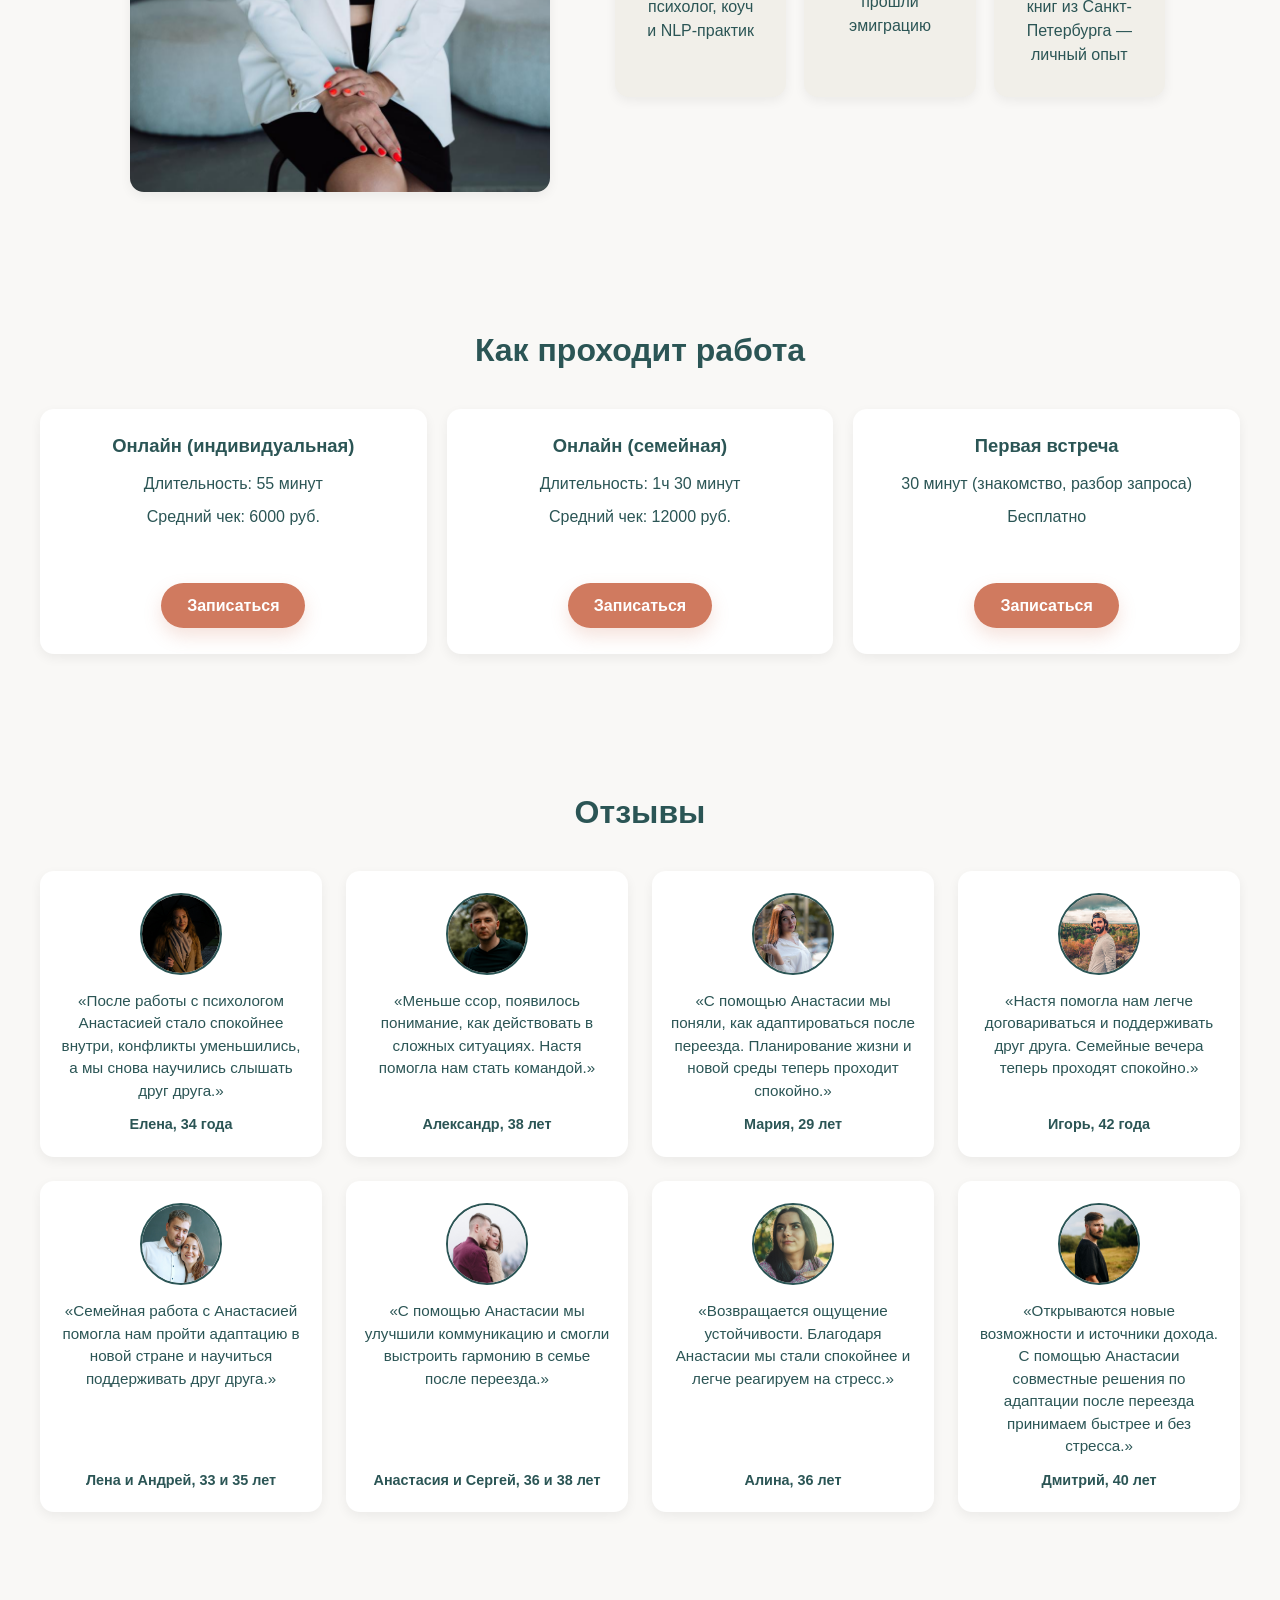
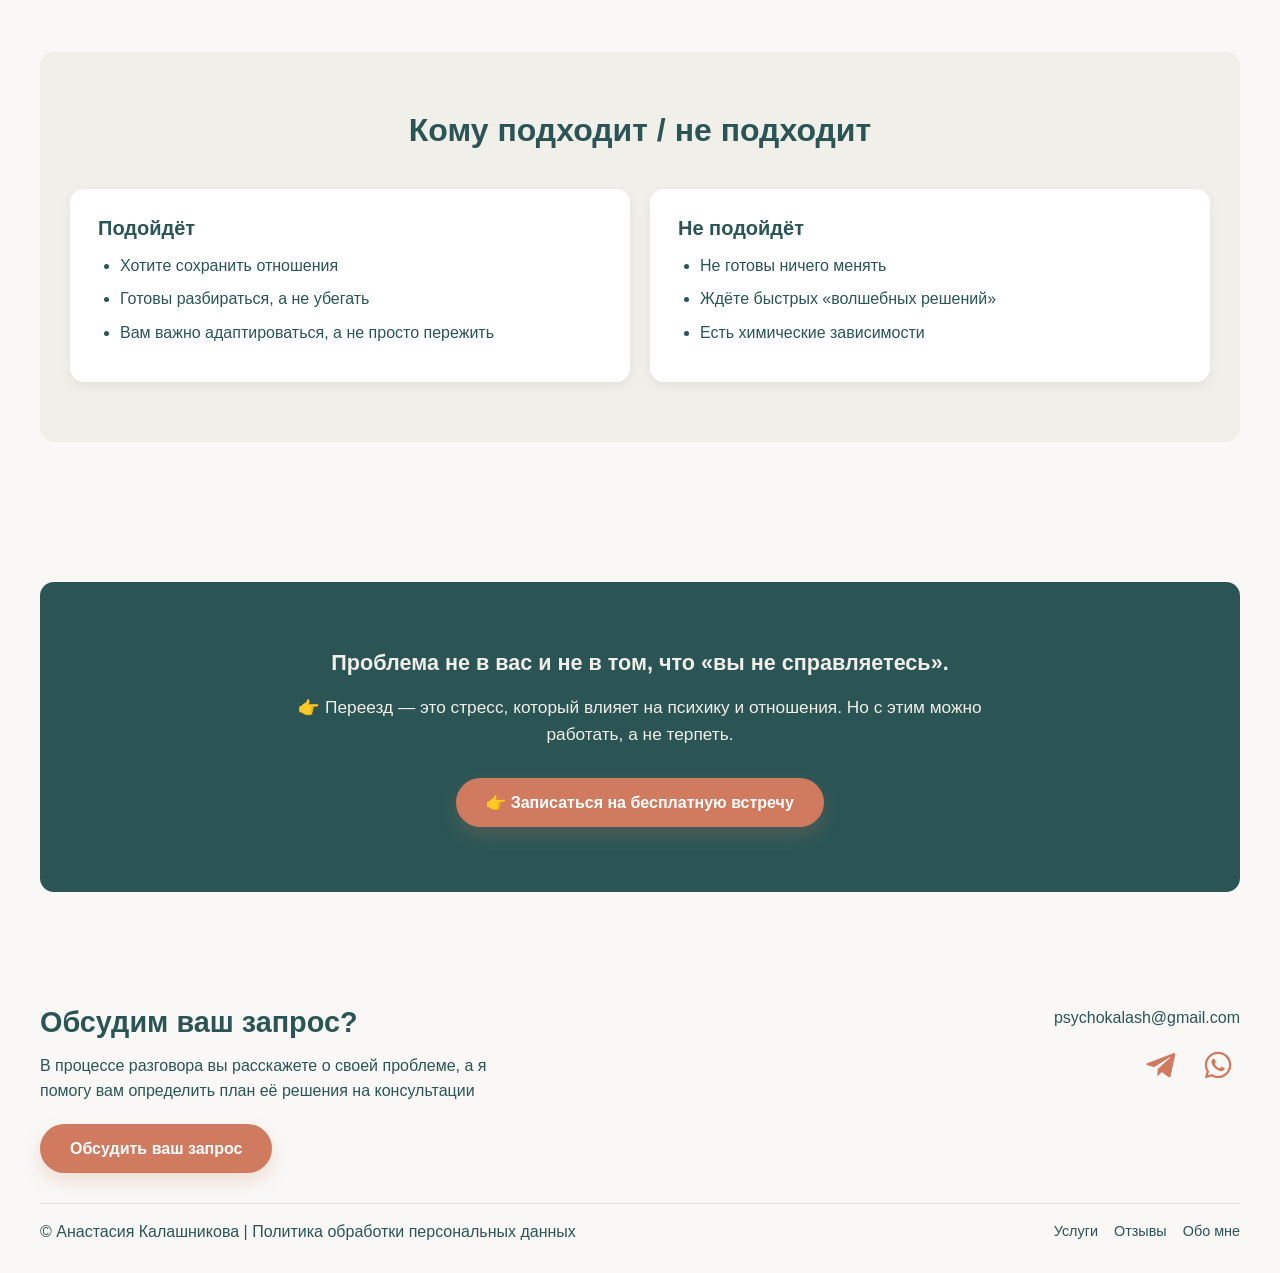
==== commit 6d592e74: "Update site" ====
--- a/index.html
+++ b/index.html
@@ -57,7 +57,7 @@
 				</div>
 
 				<div class="hero-image">
-					<img src="img/hero/hero-photo.jpg" alt="Анастасия Калашникова, семейный психолог">
+					<img src="./img/hero/hero-photo.jpg" alt="Анастасия Калашникова, семейный психолог">
 				</div>
 			</div>
 		</section>
@@ -70,35 +70,35 @@
 					<button class="carousel-btn prev" type="button" aria-label="Предыдущий слайд">&#10094;</button>
 					<div class="carousel">
 						<div class="pain-item">
-							<img src="img/pain/pain-photo1.jpg" alt="Все не то" />
+							<img src="./img/pain/pain-photo1.jpg" alt="Все не то" />
 							<p>Все не то и не станет «своим» никогда</p>
 						</div>
 						<div class="pain-item">
-							<img src="img/pain/pain-photo2.jpg" alt="Разговоры" />
+							<img src="./img/pain/pain-photo2.jpg" alt="Разговоры" />
 							<p>Разговоры всё чаще превращаются в претензии: «это было твоё решение»</p>
 						</div>
 						<div class="pain-item">
-							<img src="img/pain/pain-photo3.jpeg" alt="Раздражение" />
+							<img src="./img/pain/pain-photo3.jpeg" alt="Раздражение" />
 							<p>Раздражение друг на друга стало сильнее, чем раньше</p>
 						</div>
 						<div class="pain-item">
-							<img src="img/pain/pain-photo4.jpeg" alt="Дети адаптация" />
+							<img src="./img/pain/pain-photo4.jpeg" alt="Дети адаптация" />
 							<p>Дети тяжело адаптируются: язык, школа, поведение</p>
 						</div>
 						<div class="pain-item">
-							<img src="img/pain/pain-photo5.jpg" alt="Упал уровень жизни" />
+							<img src="./img/pain/pain-photo5.jpg" alt="Упал уровень жизни" />
 							<p>Упал уровень жизни — и это давит сильнее, чем вы ожидали</p>
 						</div>
 						<div class="pain-item">
-							<img src="img/pain/pain-photo6.jpg" alt="Нет друзей" />
+							<img src="./img/pain/pain-photo6.jpg" alt="Нет друзей" />
 							<p>Нет друзей, привычного круга — ощущение вакуума</p>
 						</div>
 						<div class="pain-item">
-							<img src="img/pain/pain-photo7.jpg" alt="Дом напряжение" />
+							<img src="./img/pain/pain-photo7.jpg" alt="Дом напряжение" />
 							<p>Дом стал местом напряжения, а не отдыха</p>
 						</div>
 						<div class="pain-item">
-							<img src="img/pain/pain-photo8.jpg" alt="Зачем страдать" />
+							<img src="./img/pain/pain-photo8.jpg" alt="Зачем страдать" />
 							<p>Чаще мысли «зачем страдать, ведь можно вернуться?»</p>
 						</div>
 					</div>
@@ -126,8 +126,11 @@
 		<!-- Видео между блоками -->
 		<section class="video-block">
 			<div class="container">
-				<video class="middle-video" autoplay muted loop playsinline controls>
-					<source src="video/Anastasia_Kalashnikova.mp4" type="video/mp4">
+				<video class="middle-video" autoplay muted loop playsinline controls preload="metadata"
+					poster="./img/poster/poster-video.png">
+					<source src="./video/Anastasia_Kalashnikova.webm" type="video/webm">
+					<source src="./video/Anastasia_Kalashnikova.mp4" type="video/mp4">
+					<source src="./video/Anastasia_Kalashnikova.ogv" type="video/ogg">
 					Ваш браузер не поддерживает видео.
 				</video>
 			</div>
@@ -350,7 +353,8 @@
 				</div>
 			</div>
 			<div class="footer-bottom">
-				<p>© Анастасия Калашникова | <a href="#">Политика обработки персональных данных</a></p>
+				<p>© Анастасия Калашникова | <a href="privacy.html" target="_blank" rel="noopener noreferrer">Политика обработки
+						персональных данных</a></p>
 				<nav class="footer-nav">
 					<a href="#services">Услуги</a>
 					<a href="#reviews">Отзывы</a>
--- a/css/style.css
+++ b/css/style.css
@@ -174,7 +174,7 @@
 }
 
 .hero-text p {
-	font-size: clamp(1.03rem, 2vw, 1.35rem);
+	font-size: clamp(1.3rem, 2vw, 1.35rem);
 	line-height: 1.55;
 	max-width: 580px;
 	margin-bottom: 30px;
